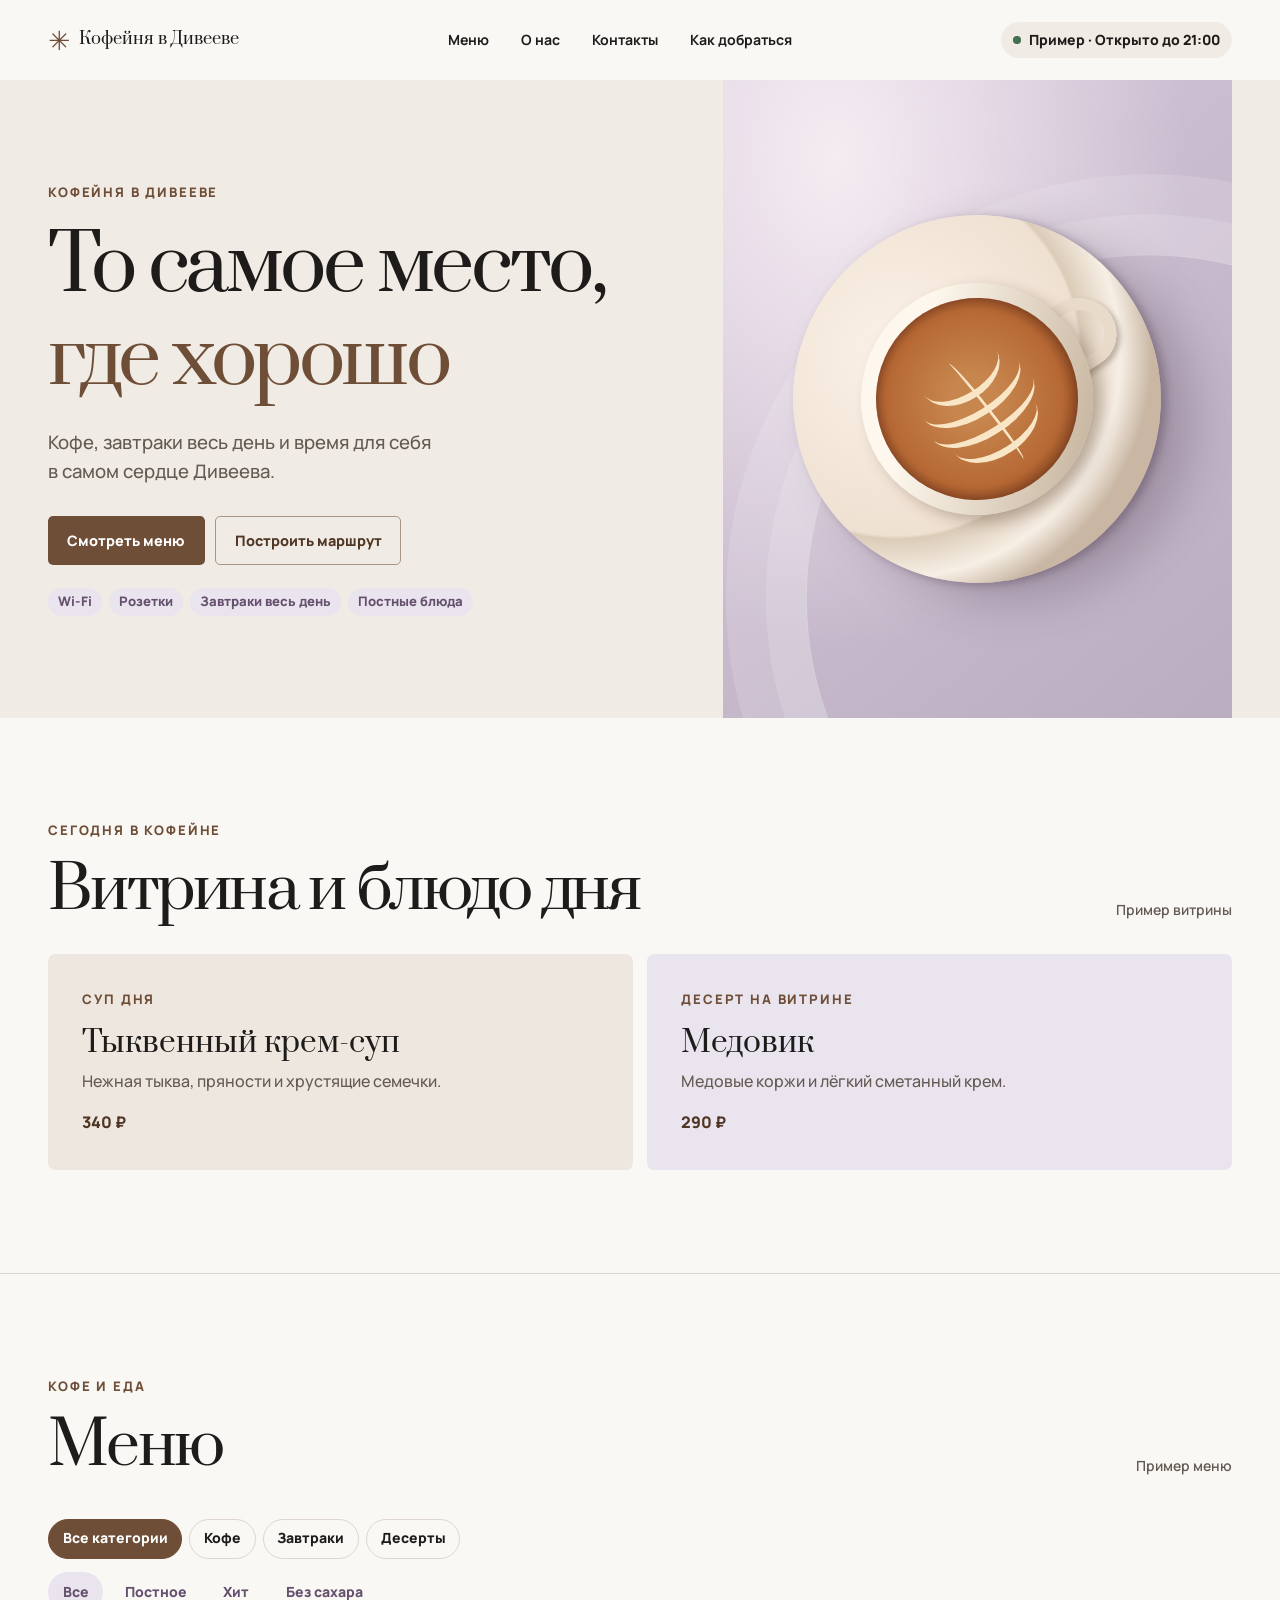
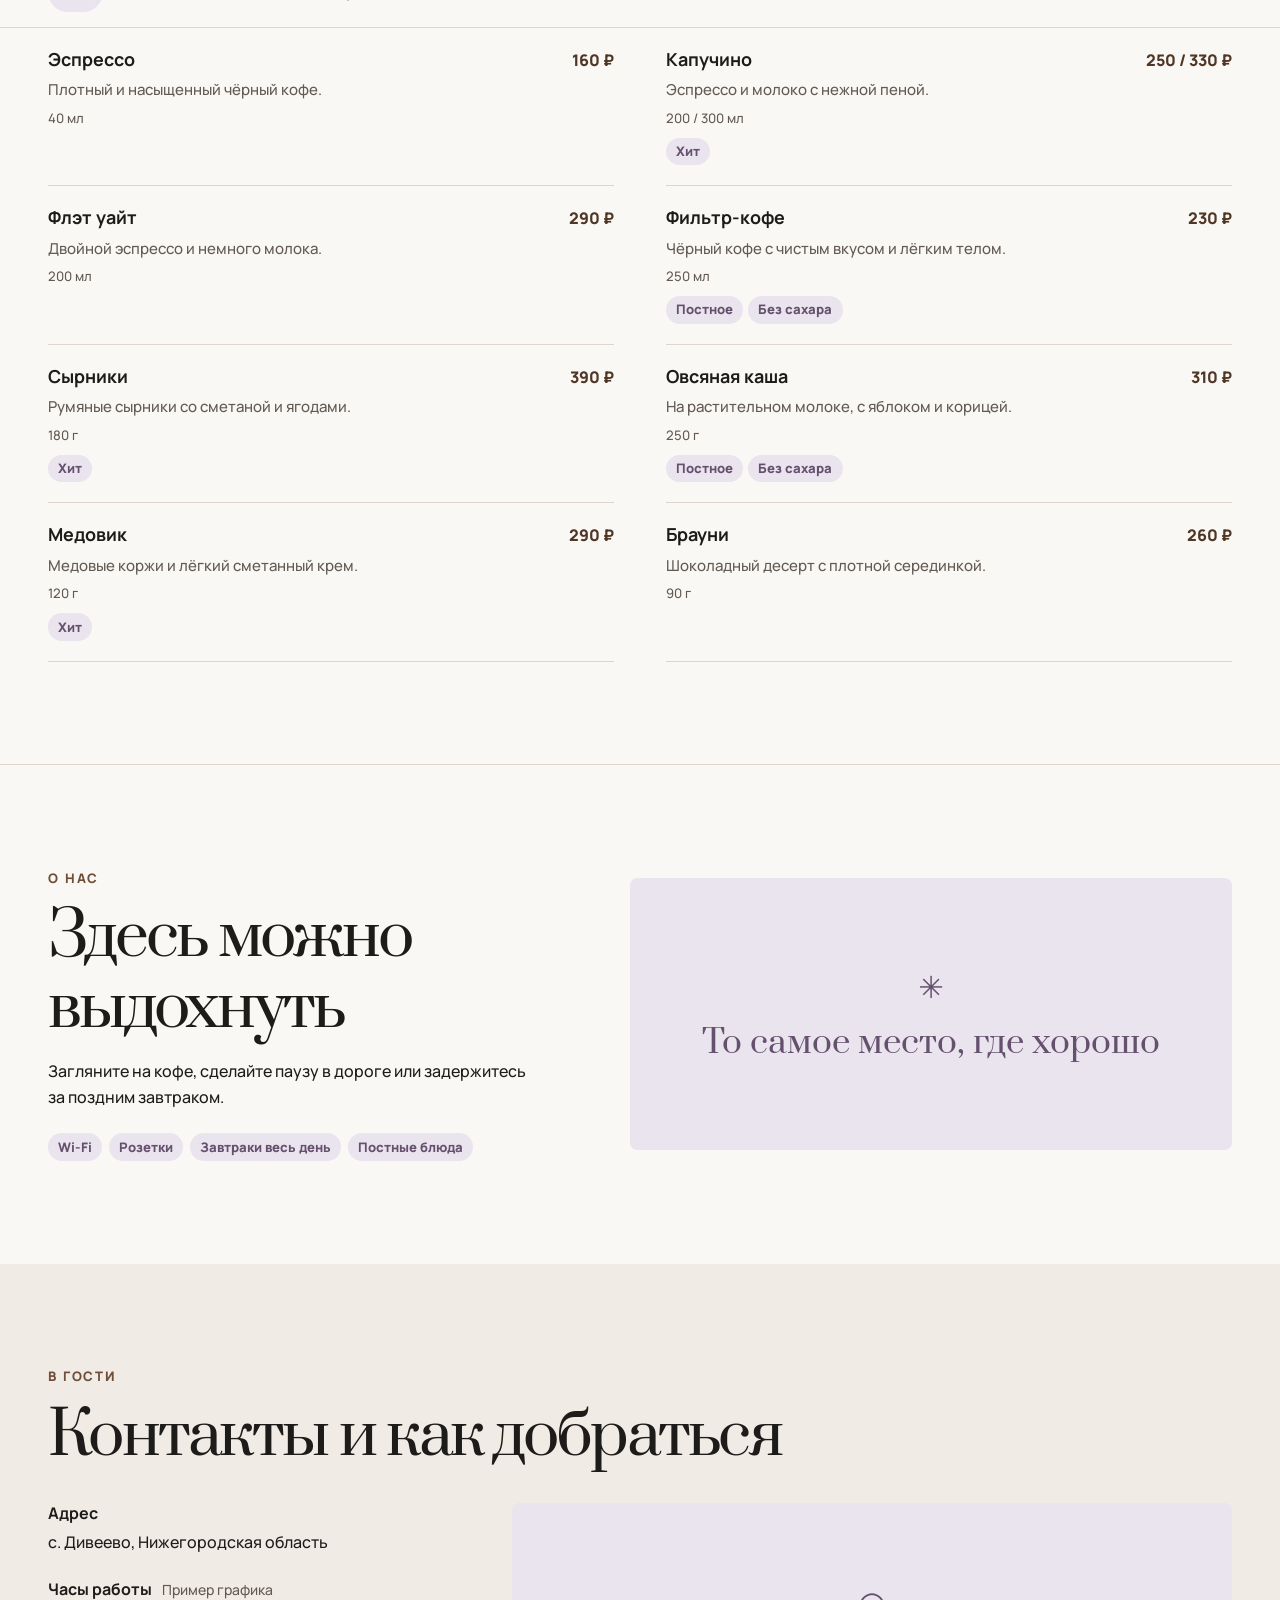
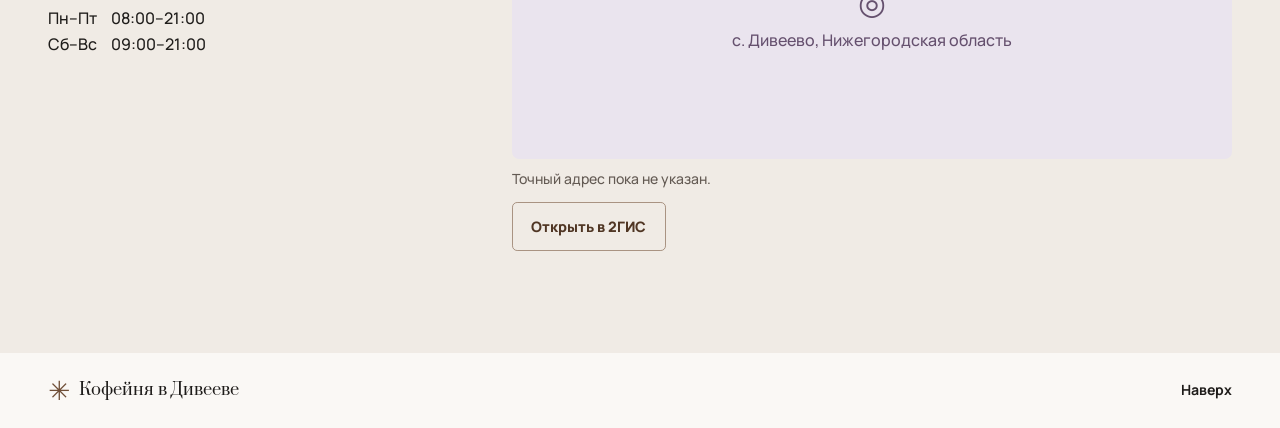
==== index.html @ 1645e746 "Add coffee shop website" ====
<!doctype html>
<html lang="ru">
<head>
  <meta charset="utf-8">
  <meta name="viewport" content="width=device-width, initial-scale=1">
  <meta name="theme-color" content="#faf8f5">
  <meta name="description" content="Меню кофейни в Дивееве, часы работы, контакты и маршрут.">
  <title>Кофейня в Дивееве</title>
  <link rel="preconnect" href="https://fonts.googleapis.com">
  <link rel="preconnect" href="https://fonts.gstatic.com" crossorigin>
  <link href="https://fonts.googleapis.com/css2?family=Manrope:wght@400;500;600;700;800&amp;family=Prata&amp;display=swap" rel="stylesheet" media="print" onload="this.media='all'">
  <link rel="stylesheet" href="./style.css">
  <script src="./script.js" defer></script>
</head>
<body>
  <a class="skip-link" href="#main">К содержанию</a>
  <aside class="announcements" id="announcements" aria-label="Объявления" hidden></aside>
  <header class="header">
    <div class="shell header-inner">
      <a class="brand" href="#top"><span class="brand-mark" aria-hidden="true">✳</span><span data-name>Кофейня в Дивееве</span></a>
      <nav aria-label="Навигация">
        <a href="#menu">Меню</a><a href="#about">О нас</a>
        <a href="#contacts">Контакты</a><a href="#directions">Как добраться</a>
      </nav>
      <p class="status" id="status"><span class="status-dot" aria-hidden="true"></span><span id="status-text">Уточняем часы работы</span></p>
    </div>
  </header>

  <main id="main">
    <section class="hero" id="top" aria-labelledby="hero-title">
      <div class="shell hero-inner">
        <div class="hero-copy">
          <p class="eyebrow hero-location" id="hero-name">Кофейня в Дивееве</p>
          <h1 id="hero-title"><span>То самое место,</span><em>где хорошо</em></h1>
          <p class="hero-description" id="hero-description">Кофе, завтраки весь день и время для себя в самом сердце Дивеева.</p>
          <div class="actions">
            <a class="button button-primary" href="#menu">Смотреть меню</a>
            <a class="button button-outline" id="hero-route" href="#directions">Построить маршрут</a>
          </div>
          <ul class="amenities" data-amenities></ul>
        </div>
        <div class="hero-visual" id="hero-visual" aria-hidden="true">
          <div class="hero-art" id="hero-art">
            <div class="saucer"><div class="cup"><div class="latte"><span></span><span></span><span></span><span></span><i></i></div></div></div>
          </div>
        </div>
      </div>
    </section>

    <section class="section shell" id="showcase" aria-labelledby="showcase-title">
      <div class="section-heading">
        <div><p class="eyebrow">Сегодня в кофейне</p><h2 id="showcase-title">Витрина и блюдо дня</h2></div>
        <p class="data-note" id="showcase-note" hidden>Пример витрины</p>
      </div>
      <div class="showcase-grid" id="showcase-grid"></div>
    </section>

    <section class="menu-section section" id="menu" aria-labelledby="menu-title">
      <div class="shell section-heading">
        <div><p class="eyebrow">Кофе и еда</p><h2 id="menu-title">Меню</h2></div>
        <p class="data-note" id="menu-note" hidden>Пример меню</p>
      </div>
      <div class="menu-controls">
        <div class="shell">
          <div class="category-bar" id="categories" role="group" aria-label="Категории меню"></div>
          <div class="tag-bar" id="filters" role="group" aria-label="Фильтр по тегам"></div>
        </div>
      </div>
      <div class="shell">
        <p class="sr-only" id="menu-count" role="status"></p>
        <div class="menu-grid" id="menu-grid"></div>
        <p class="empty-menu" id="empty-menu" hidden></p>
      </div>
    </section>

    <section class="section shell about" id="about" aria-labelledby="about-title">
      <div class="about-copy">
        <p class="eyebrow">О нас</p>
        <h2 id="about-title">Здесь можно выдохнуть</h2>
        <p id="about-text">Загляните на кофе, сделайте паузу в дороге или задержитесь за поздним завтраком.</p>
        <ul class="amenities" data-amenities></ul>
      </div>
      <div class="gallery" id="gallery" data-empty>
        <div class="quote-card" id="gallery-quote"><span aria-hidden="true">✳</span><p id="quote">То самое место,<br>где хорошо</p></div>
      </div>
    </section>

    <section class="contact-section" id="contacts" aria-labelledby="contact-title">
      <div class="section shell">
        <p class="eyebrow">В гости</p>
        <h2 id="contact-title">Контакты и как добраться</h2>
        <div class="contact-grid">
          <div class="contact-info">
            <div><h3>Адрес</h3><address id="address">с. Дивеево, Нижегородская область</address><p class="muted" id="landmark" hidden></p></div>
            <div id="hours-block" hidden><h3>Часы работы <span class="data-note" id="hours-note" hidden>Пример графика</span></h3><dl class="hours" id="hours"></dl><p class="muted" id="special-hours" hidden></p></div>
            <div id="phone-block" hidden><h3>Телефон</h3><a id="phone"></a></div>
            <div class="actions social" id="social" hidden>
              <a class="button button-outline" id="telegram" hidden>Telegram</a>
              <a class="button button-outline" id="vk" hidden>VK</a>
            </div>
          </div>
          <div class="directions" id="directions">
            <div class="map" id="map">
              <div class="map-placeholder"><span aria-hidden="true">◎</span><p id="map-placeholder-text">Дивеево, Нижегородская область</p></div>
              <a class="map-overlay" id="map-link" hidden><span>Нажмите, чтобы построить маршрут</span></a>
            </div>
            <p id="map-note" class="muted">Точный адрес пока не указан.</p>
            <div class="actions">
              <a class="button button-primary" id="yandex" hidden>Маршрут в Яндекс Картах</a>
              <a class="button button-outline" id="gis" hidden>Открыть в 2ГИС</a>
            </div>
          </div>
        </div>
      </div>
    </section>
  </main>
  <footer class="footer"><div class="shell"><a class="brand" href="#top"><span class="brand-mark" aria-hidden="true">✳</span><span data-name>Кофейня в Дивееве</span></a><a href="#top">Наверх</a></div></footer>
  <noscript><p class="shell">Включите JavaScript, чтобы увидеть меню и часы работы.</p></noscript>
</body>
</html>
---- style.css ----
:root {
  color-scheme: light;
  --paper: #faf8f5;
  --ink: #1e1c1a;
  --muted: #635a53;
  --coffee: #6f4e37;
  --coffee-dark: #503624;
  --lilac: #eae4ee;
  --lilac-deep: #65506e;
  --lavender: #8e7a99;
  --line: #ded6ce;
  --display: "Prata", Georgia, serif;
  --body: "Manrope", system-ui, sans-serif;
}
*, *::before, *::after { box-sizing: border-box; }
html { scroll-behavior: smooth; }
body { margin: 0; color: var(--ink); background: var(--paper); font: 500 1rem/1.6 var(--body); }
[hidden] { display: none !important; }
h1, h2, h3, p, ul, dl, dd, figure { margin: 0; }
h1, h2 { font-family: var(--display); font-weight: 400; line-height: 1.17; letter-spacing: -.045em; overflow-wrap: anywhere; }
h2 { font-size: clamp(2rem, 4.7vw, 3.8rem); }
h3 { line-height: 1.3; overflow-wrap: anywhere; }
ul { padding: 0; list-style: none; }
a { color: inherit; text-underline-offset: .23em; }
button { font: inherit; cursor: pointer; }
:focus-visible { outline: 2px solid var(--lilac-deep); outline-offset: 4px; }
img { display: block; width: 100%; object-fit: cover; }
.shell { width: min(100% - 5rem, 1184px); margin-inline: auto; }
.section { padding-block: clamp(3.8rem, 8vw, 7.5rem); }
section[id], #directions { scroll-margin-top: 1rem; }
.sr-only, .skip-link:not(:focus) { position: absolute; width: 1px; height: 1px; padding: 0; overflow: hidden; clip-path: inset(50%); white-space: nowrap; }
.skip-link:focus { position: fixed; z-index: 10; top: 1rem; left: 1rem; padding: .6rem 1rem; background: white; }
.eyebrow { margin-bottom: .85rem; color: var(--coffee); font-size: .82rem; font-weight: 800; letter-spacing: .14em; text-transform: uppercase; }
.muted, .data-note { color: var(--muted); }
.data-note { font-size: .875rem; font-weight: 600; }
.announcements { padding: .65rem 1rem; background: var(--coffee-dark); color: white; text-align: center; font-size: .875rem; }
.announcements p + p { margin-top: .35rem; }
.header-inner, .footer .shell { display: flex; align-items: center; justify-content: space-between; gap: 1.5rem; }
.header-inner { min-height: 5rem; padding-block: .8rem; }
.brand { display: inline-flex; align-items: center; gap: .55rem; font-family: var(--display); font-size: 1.03rem; line-height: 1.4; text-decoration: none; }
.brand-mark { color: var(--coffee); font: 400 1.65rem/1 var(--body); }
.header nav { display: flex; flex-wrap: wrap; gap: .45rem clamp(.8rem, 2.5vw, 2.1rem); }
.header nav a, .footer .shell > a:last-child { font-size: .88rem; font-weight: 700; text-decoration: none; }
.header nav a:hover, .footer a:hover { text-decoration: underline; }
.status { display: flex; align-items: center; gap: .5rem; padding: .4rem .75rem; border-radius: 2rem; background: #f0ebe5; font-size: .875rem; font-weight: 800; }
.status-dot { width: .47rem; height: .47rem; flex: none; border-radius: 50%; background: #81766a; }
.status[data-state="open"] .status-dot { background: #427051; }
.status[data-state="closed"] .status-dot { background: #98614e; }
.hero { background: #f0ebe5; overflow: hidden; }
.hero-inner { display: grid; grid-template-columns: 1.14fr .86fr; align-items: stretch; }
.hero-copy { align-self: center; padding: clamp(3.8rem, 8vw, 7.2rem) clamp(1.5rem, 4vw, 4rem) clamp(3.8rem, 8vw, 7.2rem) 0; }
.hero-location { margin-bottom: 1.25rem; }
.hero h1 { font-size: clamp(2.8rem, 6vw, 5.45rem); }
.hero h1 span, .hero h1 em { display: block; }
.hero h1 em { margin-top: .04em; color: var(--coffee); font-style: normal; }
.hero-description { max-width: 33ch; margin-block: 1.35rem 1.8rem; color: var(--muted); font-size: clamp(1rem, 1.8vw, 1.16rem); }
.actions { display: flex; flex-wrap: wrap; gap: .65rem; }
.button { min-height: 3.05rem; display: inline-flex; align-items: center; justify-content: center; padding: .65rem 1.15rem; border: 1px solid transparent; border-radius: .32rem; text-decoration: none; font-size: .9rem; font-weight: 800; transition: background-color .2s, color .2s, border-color .2s; }
.button-primary { background: var(--coffee); color: white; }
.button-primary:hover { background: var(--coffee-dark); }
.button-outline { border-color: #a99382; background: transparent; color: var(--coffee-dark); }
.button-outline:hover { background: #e8ddd2; }
.amenities { display: flex; flex-wrap: wrap; gap: .4rem; margin-top: 1.45rem; }
.amenities li, .item-tags li { padding: .21rem .64rem; border-radius: 2rem; background: var(--lilac); color: var(--lilac-deep); font-size: .82rem; font-weight: 800; }
.hero-visual { position: relative; min-height: 24rem; background: #ddd3e2; isolation: isolate; }
.hero-visual img { position: absolute; inset: 0; height: 100%; }
.hero-art { position: absolute; inset: 0; display: grid; place-items: center; overflow: hidden; background: radial-gradient(ellipse at 22% 12%, #f5ecf2, transparent 62%), linear-gradient(140deg, #d6c8dc, #baadbf); }
.hero-art::before { content: ""; position: absolute; width: 135%; aspect-ratio: 1; border-radius: 50%; border: 1px solid #fff5; transform: translate(25%, 29%); box-shadow: 0 0 0 2.5rem #fff2, 0 0 0 5rem #fff2; }
.saucer { position: relative; display: grid; place-items: center; width: min(73%, 23rem); aspect-ratio: 1; border-radius: 50%; background: radial-gradient(circle at 38% 28%, #f9eee3 12%, #efe1d2 52%, #dbccb8 53%, #f7efe5 64%, #c9b7a4 73%); box-shadow: 1.25rem 2rem 3rem #49384c48, .2rem .3rem .55rem #55435464; transform: rotate(-32deg); }
.cup { position: relative; width: 63%; aspect-ratio: 1; border-radius: 50%; padding: 4%; background: linear-gradient(135deg, #fdf7ed 30%, #cab9a3 85%); box-shadow: .25rem .62rem .9rem #573d2b55; }
.cup::before { position: absolute; z-index: -1; content: ""; right: -18%; top: 34%; width: 31%; height: 31%; border: clamp(5px, 1vw, 12px) solid #e9dbca; border-radius: 33% 65% 60% 31%; box-shadow: .14rem .28rem .3rem #5c473c55; }
.latte { position: relative; width: 100%; height: 100%; overflow: hidden; border-radius: 50%; background: radial-gradient(ellipse at 49% 49%, #c7864e 16%, #b66834 61%, #82441f 76%, #a35b30 83%); box-shadow: inset 0 0 .7rem #602d1f99; }
.latte span { position: absolute; left: 50%; top: var(--y); width: var(--w); height: 29%; border: solid #f8e6c6; border-width: 0 0 .45rem; border-radius: 43% 43% 55% 55%; transform: translateX(-50%); }
.latte span:nth-child(1) { --y: 20%; --w: 42%; }
.latte span:nth-child(2) { --y: 30%; --w: 55%; }
.latte span:nth-child(3) { --y: 41%; --w: 58%; }
.latte span:nth-child(4) { --y: 52%; --w: 47%; }
.latte i { position: absolute; top: 28%; left: 48%; width: 5%; height: 60%; border-right: .19rem solid #f8e6c6; border-radius: 50%; transform: rotate(-6deg); }
.section-heading { display: flex; justify-content: space-between; align-items: end; gap: .8rem 1.25rem; margin-bottom: 1.8rem; }
.section-heading .data-note { flex: none; padding-bottom: .25rem; }
.showcase-grid { display: grid; grid-template-columns: repeat(2, minmax(0, 1fr)); gap: .85rem; }
.showcase-card { display: grid; align-content: start; gap: .4rem; padding: clamp(1.2rem, 3vw, 2.15rem); border-radius: .45rem; background: #eee7df; }
.showcase-card:nth-child(even) { background: var(--lilac); }
.showcase-card .eyebrow { margin-bottom: .5rem; }
.showcase-card h3 { font-family: var(--display); font-size: clamp(1.25rem, 2.6vw, 1.85rem); font-weight: 400; }
.showcase-card .price { margin-top: .6rem; }
.menu-section { border-block: 1px solid var(--line); }
.menu-controls { position: sticky; z-index: 2; top: 0; padding: .2rem 0 .9rem; border-bottom: 1px solid var(--line); background: var(--paper); }
.category-bar, .tag-bar { display: flex; gap: .45rem; }
.category-bar { overflow-x: auto; scrollbar-width: thin; padding: .35rem .25rem .6rem; margin-inline: -.25rem; }
.tag-bar { flex-wrap: wrap; padding-top: .25rem; }
.category-bar button, .tag-bar button { flex: none; border-radius: 2rem; min-height: 2.5rem; padding: .32rem .85rem; border: 1px solid var(--line); background: transparent; color: var(--ink); font-size: .875rem; font-weight: 800; transition: background-color .2s, color .2s, border-color .2s; }
.category-bar button[aria-pressed="true"], .category-bar button:hover { background: var(--coffee); border-color: var(--coffee); color: white; }
.tag-bar button { border-color: transparent; color: var(--lilac-deep); }
.tag-bar button[aria-pressed="true"], .tag-bar button:hover { background: var(--lilac); }
.menu-grid { display: grid; grid-template-columns: repeat(2, minmax(0, 1fr)); column-gap: clamp(1rem, 4vw, 3.5rem); }
.menu-card { display: flex; align-items: start; gap: 1rem; min-width: 0; padding-block: 1.25rem; border-bottom: 1px solid var(--line); }
.menu-card img { width: clamp(4rem, 9vw, 7rem); aspect-ratio: 1; border-radius: .3rem; }
.menu-card-body { flex: 1; min-width: 0; }
.item-heading { display: flex; justify-content: space-between; align-items: baseline; gap: .35rem .8rem; }
.item-heading h3 { font-size: 1.12rem; }
.price { flex: none; color: var(--coffee-dark); font-weight: 800; }
.menu-card .muted { margin-top: .3rem; font-size: .94rem; }
.volume { margin-top: .35rem; color: var(--muted); font-size: .82rem; }
.item-tags { display: flex; flex-wrap: wrap; gap: .32rem; margin-top: .55rem; }
.empty-menu { padding-top: 1.2rem; color: var(--muted); }
.about { display: grid; grid-template-columns: .9fr 1.1fr; align-items: center; gap: clamp(2rem, 7vw, 6rem); }
.about-copy > p:not(.eyebrow) { max-width: 50ch; margin-top: 1rem; white-space: pre-line; }
.gallery { display: grid; grid-template-columns: repeat(2, minmax(0, 1fr)); gap: .65rem; }
.gallery img { height: 100%; min-height: 10rem; max-height: 20rem; aspect-ratio: 1.25; border-radius: .45rem; }
.quote-card { display: grid; align-content: center; justify-items: center; gap: .6rem; padding: 1.4rem; border-radius: .45rem; background: var(--lilac); color: var(--lilac-deep); text-align: center; }
.quote-card span { font-size: 1.9rem; }
.quote-card p { font: clamp(1.15rem, 2.6vw, 2.05rem)/1.35 var(--display); }
.gallery[data-empty] .quote-card, .gallery[data-even] .quote-card { grid-column: 1 / -1; }
.gallery[data-empty] .quote-card { min-height: 17rem; }
.contact-section { background: #f0ebe5; }
.contact-grid { display: grid; grid-template-columns: .75fr 1.25fr; gap: 2rem; margin-top: 2rem; }
.contact-info { display: grid; align-content: start; gap: 1.45rem; }
.contact-info h3 { margin-bottom: .4rem; font-size: 1rem; }
.contact-info h3 .data-note { margin-inline-start: .45rem; font-weight: 500; }
.contact-info address { font-style: normal; }
.hours { display: grid; grid-template-columns: max-content 1fr; column-gap: .9rem; }
.map { position: relative; display: grid; min-height: 16rem; isolation: isolate; overflow: hidden; border-radius: .45rem; background: var(--lilac); }
.map-placeholder { display: grid; place-content: center; justify-items: center; padding: 1rem 1rem 3rem; color: var(--lilac-deep); text-align: center; }
.map-placeholder span { font-size: 2rem; }
.map iframe, .map-overlay { position: absolute; inset: 0; width: 100%; height: 100%; border: 0; }
.map-overlay { display: flex; align-items: end; justify-content: start; padding: .8rem; text-decoration: none; }
.map-overlay:focus-visible { outline-offset: -4px; }
.map-overlay span { padding: .3rem .65rem; border-radius: .25rem; background: var(--paper); color: var(--coffee-dark); font-size: .875rem; font-weight: 800; }
.map-overlay:hover span { background: var(--coffee-dark); color: white; }
.directions .actions { margin-top: .75rem; }
#map-note { margin-top: .55rem; font-size: .875rem; }
.footer { padding-block: 1.5rem; }
@media (max-width: 950px) {
  .shell { width: min(100% - 3rem, 1184px); }
  .header-inner { flex-wrap: wrap; gap: .55rem 1rem; }
  .header nav { order: 3; flex-basis: 100%; }
  .hero h1 { font-size: clamp(2.55rem, 6.25vw, 4.4rem); }
  .item-heading { flex-wrap: wrap; }
}
@media (max-width: 640px) {
  .shell { width: calc(100% - 2rem); }
  .header-inner { min-height: 0; }
  .brand { font-size: .9rem; }
  .brand-mark { font-size: 1.35rem; }
  .status { font-size: .81rem; }
  .hero-inner, .about, .contact-grid, .menu-grid, .showcase-grid { grid-template-columns: 1fr; }
  .hero-copy { padding: 3rem 0 1.9rem; }
  .hero h1 { font-size: clamp(2.35rem, 9.1vw, 3.55rem); }
  .hero-description { margin-block: 1rem 1.2rem; }
  .hero-visual { min-height: 0; aspect-ratio: 1.65; border-radius: .4rem .4rem 0 0; }
  .saucer { width: min(55%, 64vw); }
  .section-heading { align-items: start; flex-direction: column; margin-bottom: 1.15rem; }
  .section-heading .data-note { padding: 0; }
  .about { gap: 1.4rem; }
  .contact-grid { gap: 1.5rem; margin-top: 1.4rem; }
}
@media (max-width: 355px) {
  .item-heading { display: grid; }
}
@media (prefers-reduced-motion: reduce) {
  html { scroll-behavior: auto; }
  *, *::before, *::after { transition: none !important; }
}
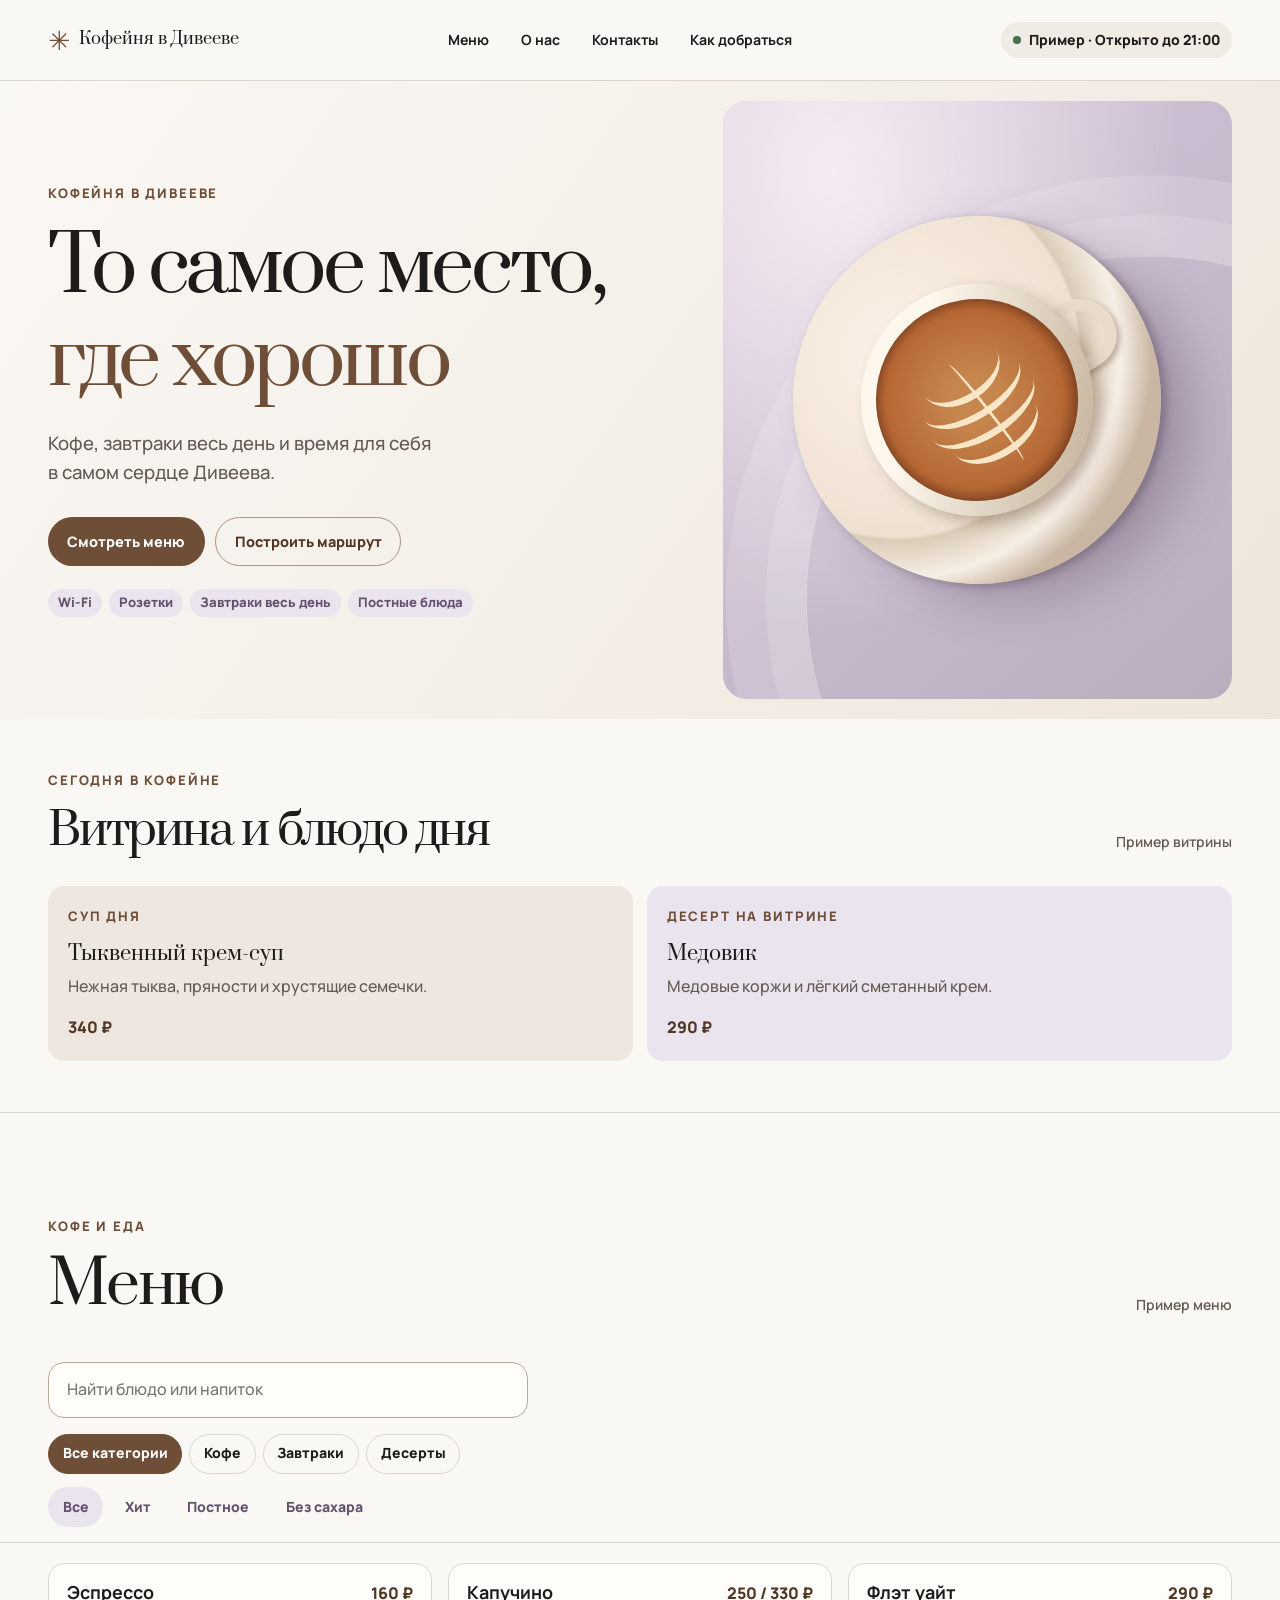
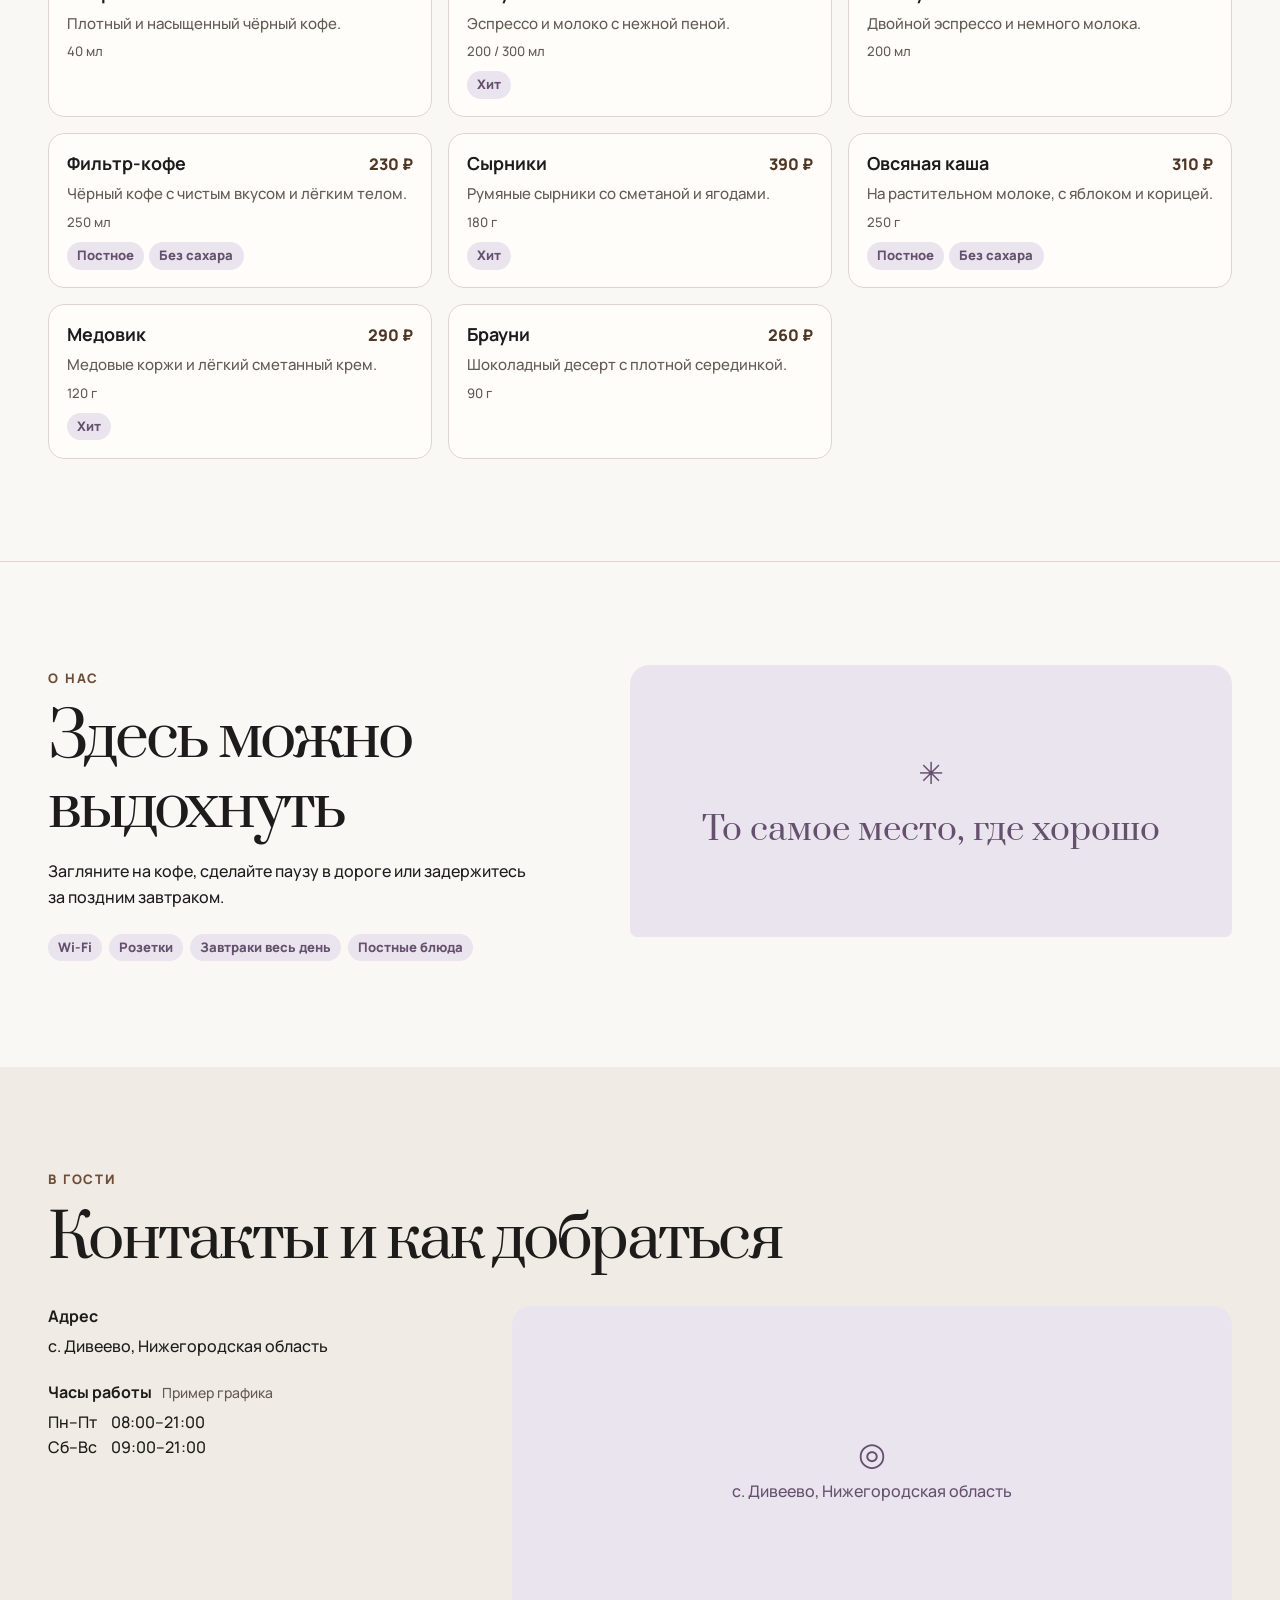
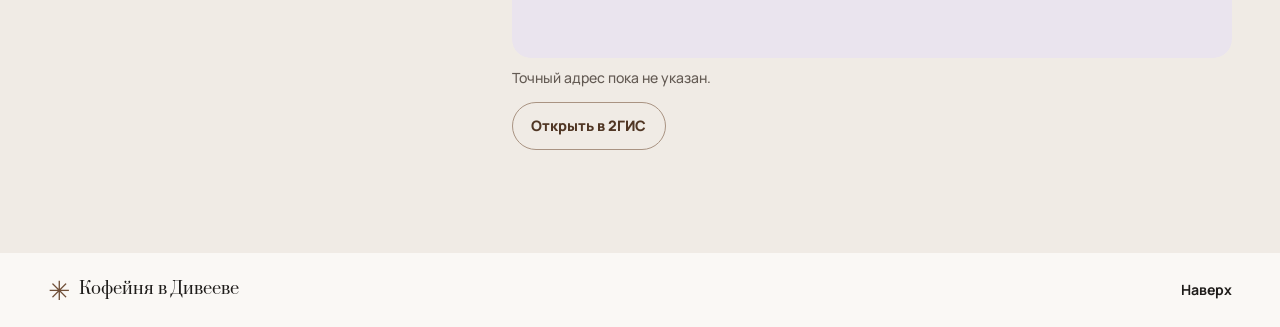
==== commit bf75c197: "V2: add mobile quick navigation" ====
--- a/index.html
+++ b/index.html
@@ -115,6 +115,7 @@
     </section>
   </main>
   <footer class="footer"><div class="shell"><a class="brand" href="#top"><span class="brand-mark" aria-hidden="true">✳</span><span data-name>Кофейня в Дивееве</span></a><a href="#top">Наверх</a></div></footer>
+  <nav class="mobile-nav" aria-label="Быстрая навигация"><a href="#top">⌂ Главная</a><a href="#menu">☕ Меню</a><a href="#about">✳ О нас</a><a href="#directions">↗ Маршрут</a></nav>
   <noscript><p class="shell">Включите JavaScript, чтобы увидеть меню и часы работы.</p></noscript>
 </body>
 </html>
--- a/style.css
+++ b/style.css
@@ -162,3 +162,58 @@
   html { scroll-behavior: auto; }
   *, *::before, *::after { transition: none !important; }
 }
+
+
+/* V2 — editorial cafe styling */
+.announcements { background: var(--lilac); color: var(--coffee-dark); padding: .55rem 1rem; font-size: .8rem; }
+.header { background: var(--paper); border-bottom: 1px solid var(--line); }
+.hero { background: linear-gradient(125deg,#faf8f5,#eee6dc); }
+.hero-visual { margin-block: 1.25rem; border-radius: 1.5rem; overflow: hidden; }
+.button { border-radius: 2rem; transition: transform .22s, background-color .22s, box-shadow .22s; }
+.button:hover { transform: translateY(-2px); box-shadow: 0 5px 15px #50362418; }
+#showcase { padding-block: clamp(2rem,4vw,3.5rem); }
+#showcase h2 { font-size: clamp(1.8rem,3.5vw,2.8rem); }
+.showcase-grid { grid-template-columns: repeat(auto-fit,minmax(min(100%,240px),1fr)); }
+.showcase-card { padding: 1.25rem; border-radius: 1rem; }
+.showcase-card h3 { font-size: 1.25rem; }
+.menu-grid { gap: 1rem; padding-top: 1.25rem; grid-template-columns: repeat(3,minmax(0,1fr)); }
+.menu-card { flex-direction: column; padding: 0; border: 1px solid var(--line); border-radius: 1rem; background: #fffdfa; overflow: hidden; transition: transform .25s,box-shadow .25s; }
+.menu-card img { width: 100%; aspect-ratio: 1.65; border-radius: 0; }
+.menu-card-body { width: 100%; padding: 1.1rem; }
+.item-heading { flex-wrap: wrap; }
+.price { white-space: normal; }
+.gallery { border-radius: 1.2rem; overflow: hidden; }
+.map { min-height: 22rem; border-radius: 1.2rem; }
+@media (hover:hover) and (prefers-reduced-motion:no-preference) {
+.menu-card:hover,.showcase-card:hover { transform: translateY(-3px); box-shadow: 0 10px 28px #50362412; }
+.showcase-card { transition: transform .25s,box-shadow .25s; }
+}
+@media (prefers-reduced-motion:no-preference) {
+.hero-copy { animation: cafe-enter .7s ease-out both; }
+.hero-visual { animation: cafe-enter .9s ease-out both; }
+@keyframes cafe-enter { from { opacity: 0; transform: translateY(14px); } to { opacity: 1; transform: translateY(0); } }
+}
+@media (max-width:950px) { .menu-grid { grid-template-columns: repeat(2,minmax(0,1fr)); } }
+@media (max-width:640px) {
+.hero-visual { margin: 0 0 1rem; border-radius: 1rem; }
+.menu-grid { gap: .65rem; }
+.menu-card-body { padding: .8rem; }
+.item-heading { display: grid; gap: .3rem; }
+.item-heading h3 { font-size: 1rem; }
+.menu-card .muted { font-size: .83rem; }
+.category-bar button,.tag-bar button { min-height: 44px; }
+.map { min-height: 17rem; }
+}
+@media (max-width:360px) { .menu-grid { grid-template-columns: 1fr; } }
+
+[hidden]{display:none!important}
+#announcements:not([hidden]){display:grid;grid-template-columns:repeat(auto-fit,minmax(min(100%,240px),1fr));gap:12px;background:transparent;padding:20px max(20px,calc((100% - 1160px)/2));}
+.promo-card{background:#e8dfed;border-radius:18px;padding:18px;color:#382820;line-height:1.6}
+.promo-card img,.showcase-card img{width:100%;aspect-ratio:16/10;object-fit:cover;border-radius:12px;margin-bottom:12px}
+.menu-search{width:100%;max-width:480px;padding:14px 18px;border:1px solid #b8a89b;border-radius:16px;background:#fffdfa;font:inherit;margin:10px 0}
+#gallery{position:relative;display:block;min-height:300px}
+#gallery img{width:100%;height:clamp(300px,40vw,540px);object-fit:cover}
+.gallery-controls{position:absolute;bottom:16px;left:16px;display:flex;gap:8px}
+.gallery-controls button{min-height:44px;min-width:44px;border:0;border-radius:24px;background:#fffdfa;color:#382820;padding:8px 14px;font:inherit;cursor:pointer}
+.mobile-nav{display:none}
+@media(max-width:640px){.mobile-nav{position:fixed;bottom:0;left:0;right:0;z-index:100;display:flex;justify-content:space-around;background:#fffdfa;border-top:1px solid #ddd0c4;padding:8px 4px calc(8px + env(safe-area-inset-bottom));}.mobile-nav a{display:grid;place-items:center;min-height:44px;padding:4px 8px;color:#513824;font-size:12px;text-decoration:none}body{padding-bottom:75px}.showcase-grid{display:flex;overflow-x:auto;scroll-snap-type:x mandatory}.showcase-card{flex:0 0 76%;scroll-snap-align:start}}
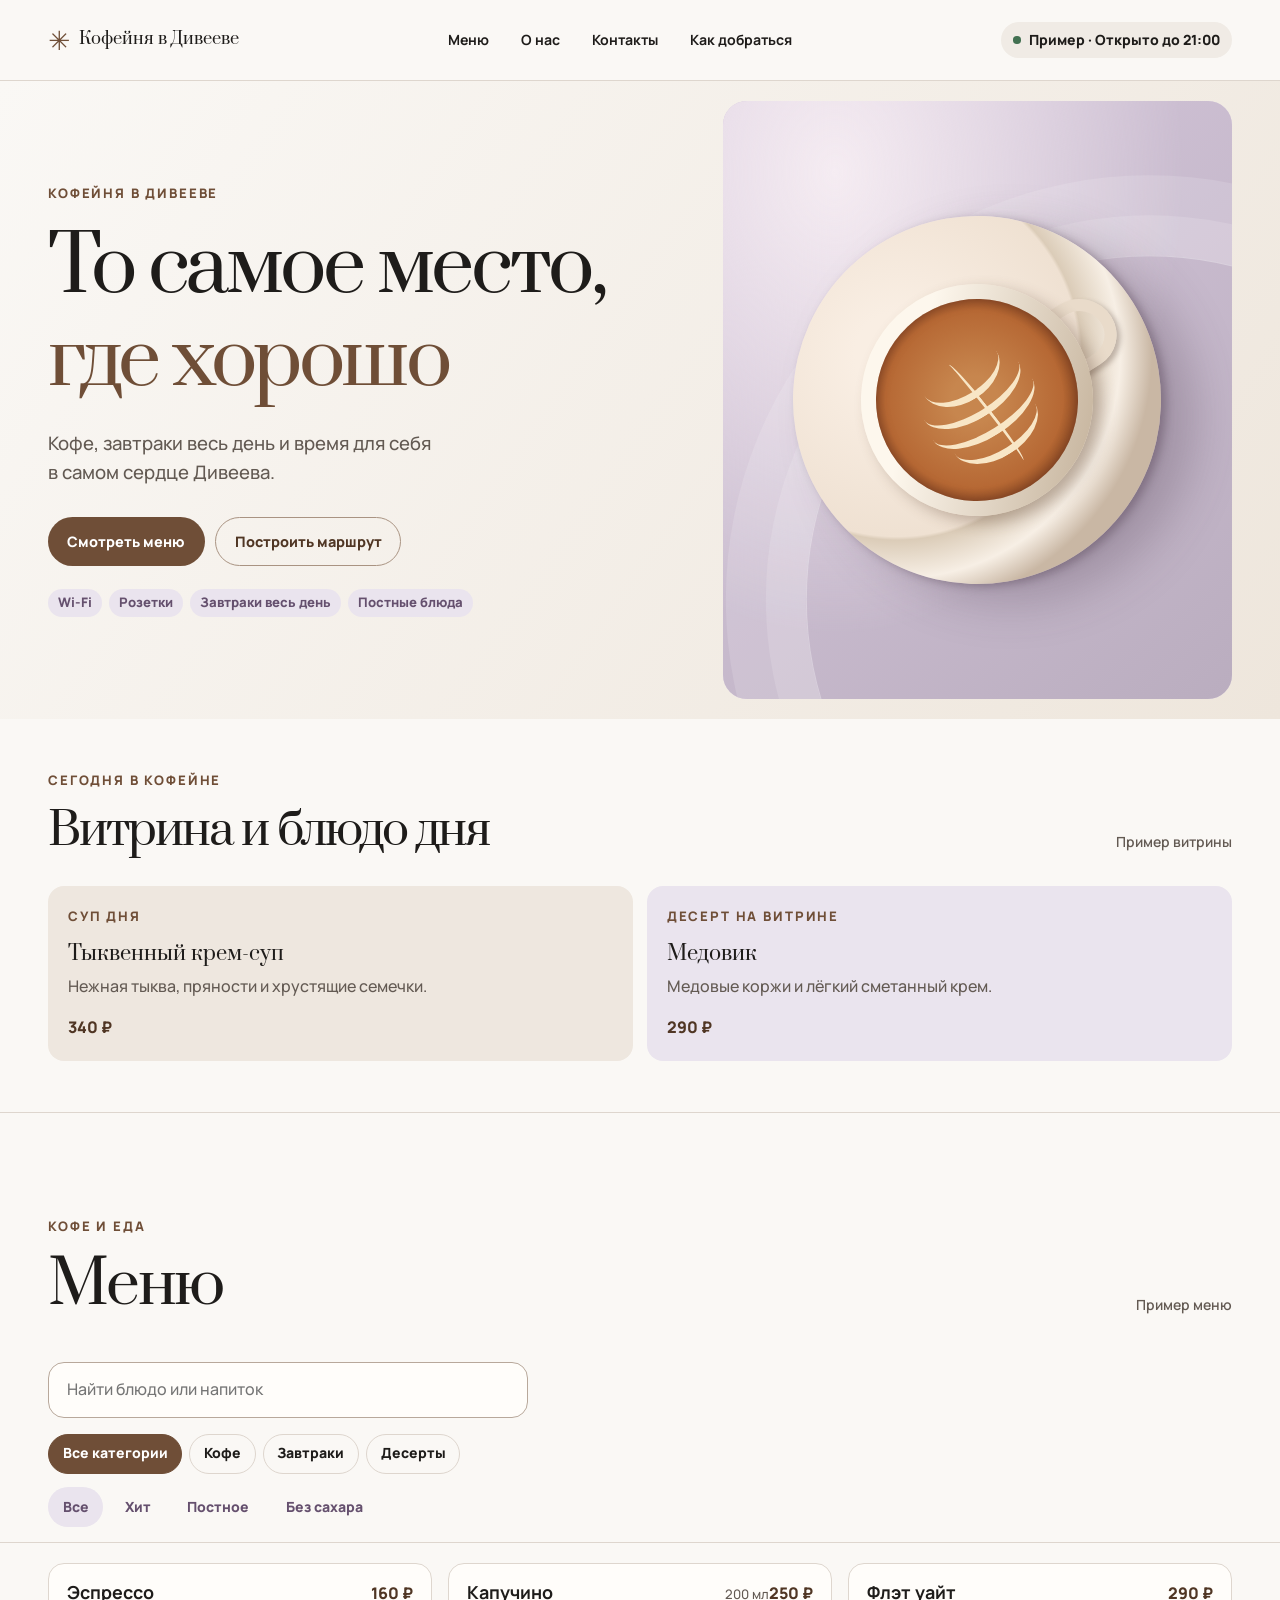
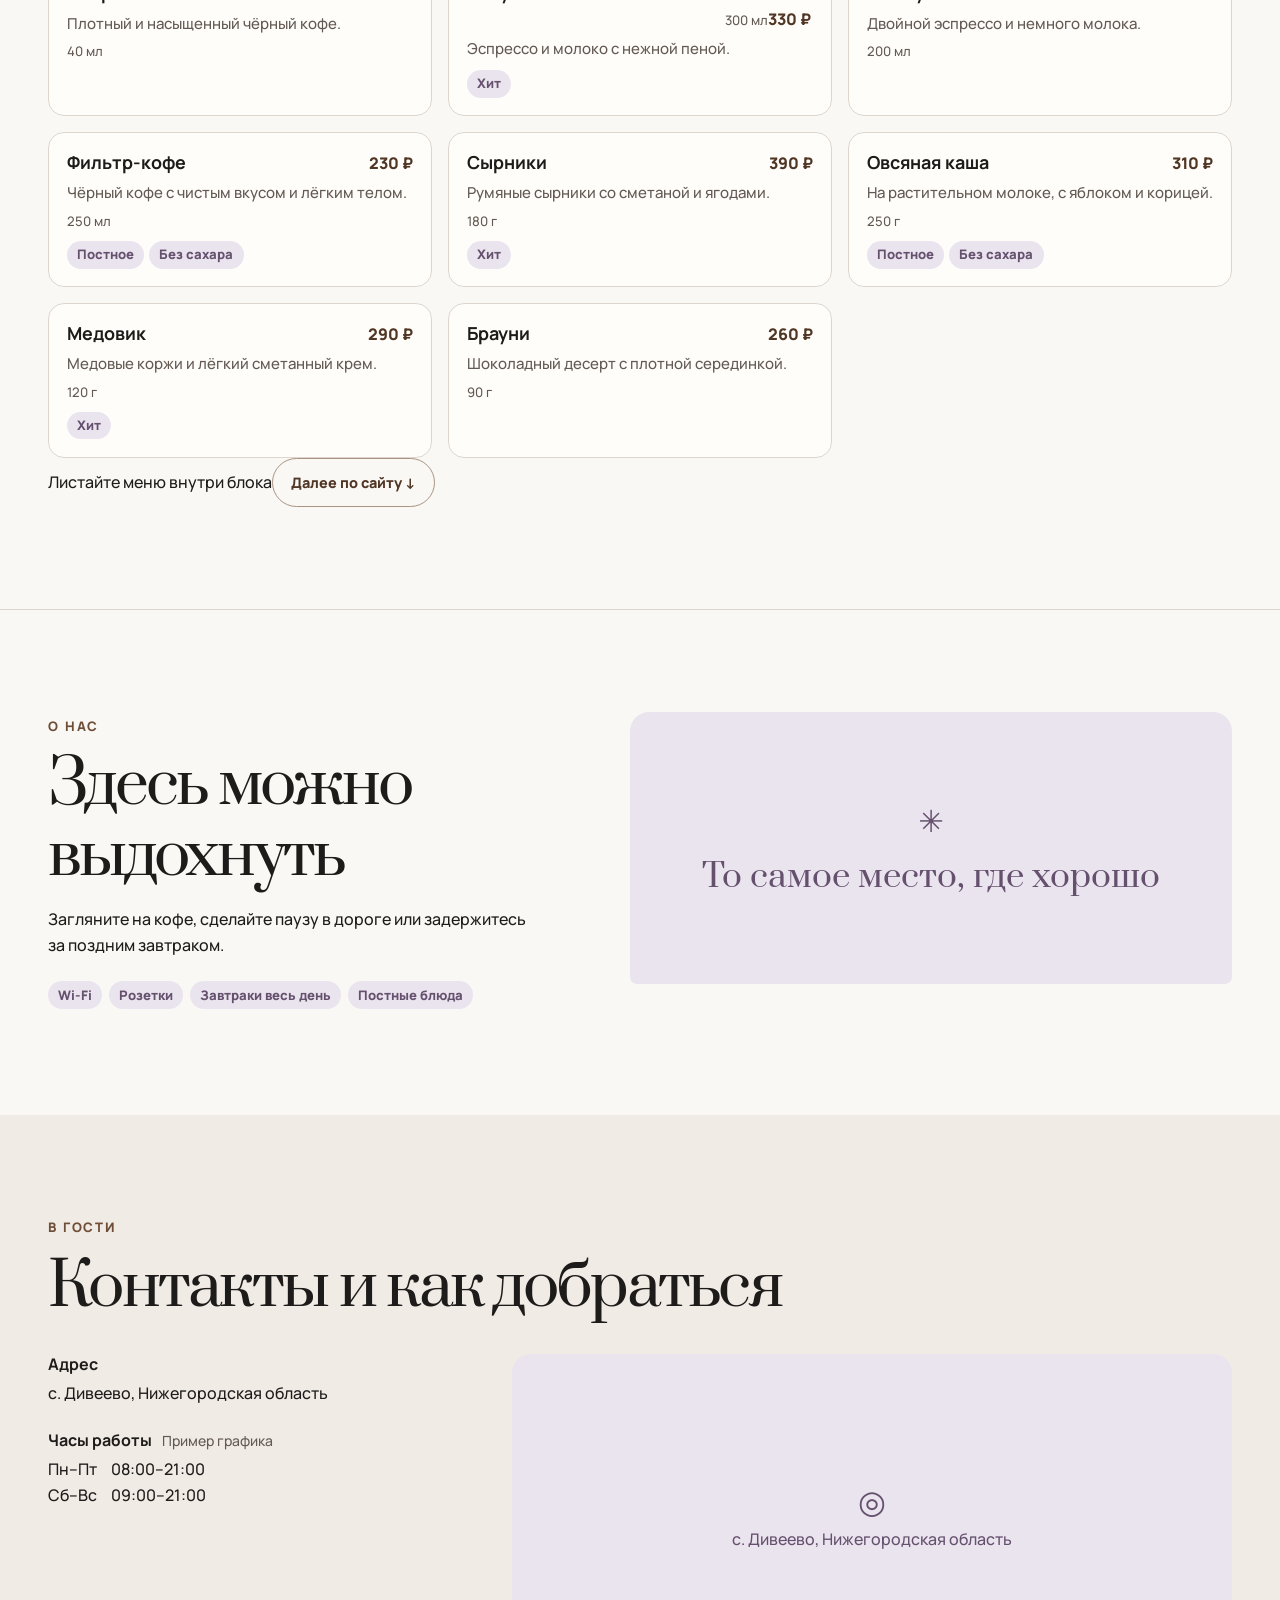
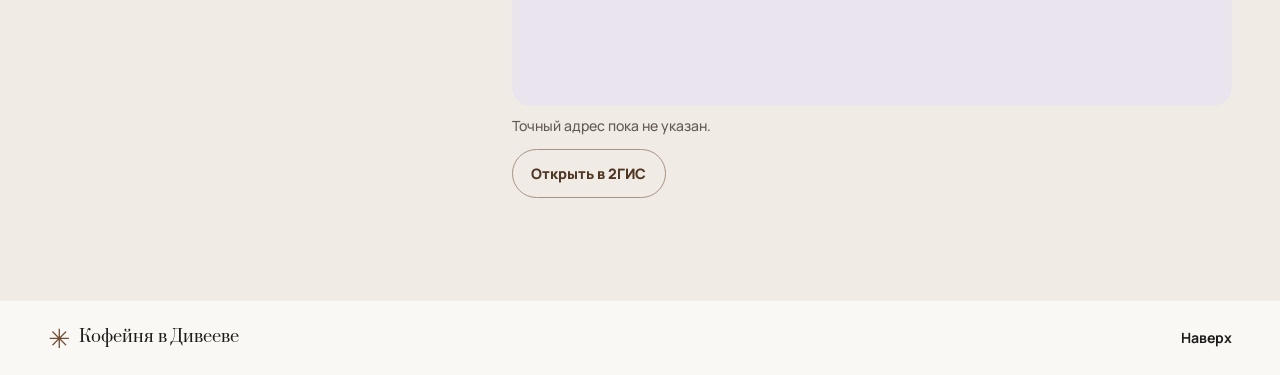
==== commit 6e9bd7a9: "V2: independent menu scrolling and next-section navigation" ====
--- a/index.html
+++ b/index.html
@@ -68,8 +68,8 @@
       </div>
       <div class="shell">
         <p class="sr-only" id="menu-count" role="status"></p>
-        <div class="menu-grid" id="menu-grid"></div>
-        <p class="empty-menu" id="empty-menu" hidden></p>
+        <div class="menu-scroll" id="menu-scroll" tabindex="0" role="region" aria-label="Список блюд и напитков"><div class="menu-grid" id="menu-grid"></div></div>
+        <p class="empty-menu" id="empty-menu" hidden></p><div class="menu-bottom"><span id="menu-scroll-hint">Листайте меню внутри блока</span><button type="button" id="menu-next" class="button button-outline">Далее по сайту ↓</button></div>
       </div>
     </section>
 
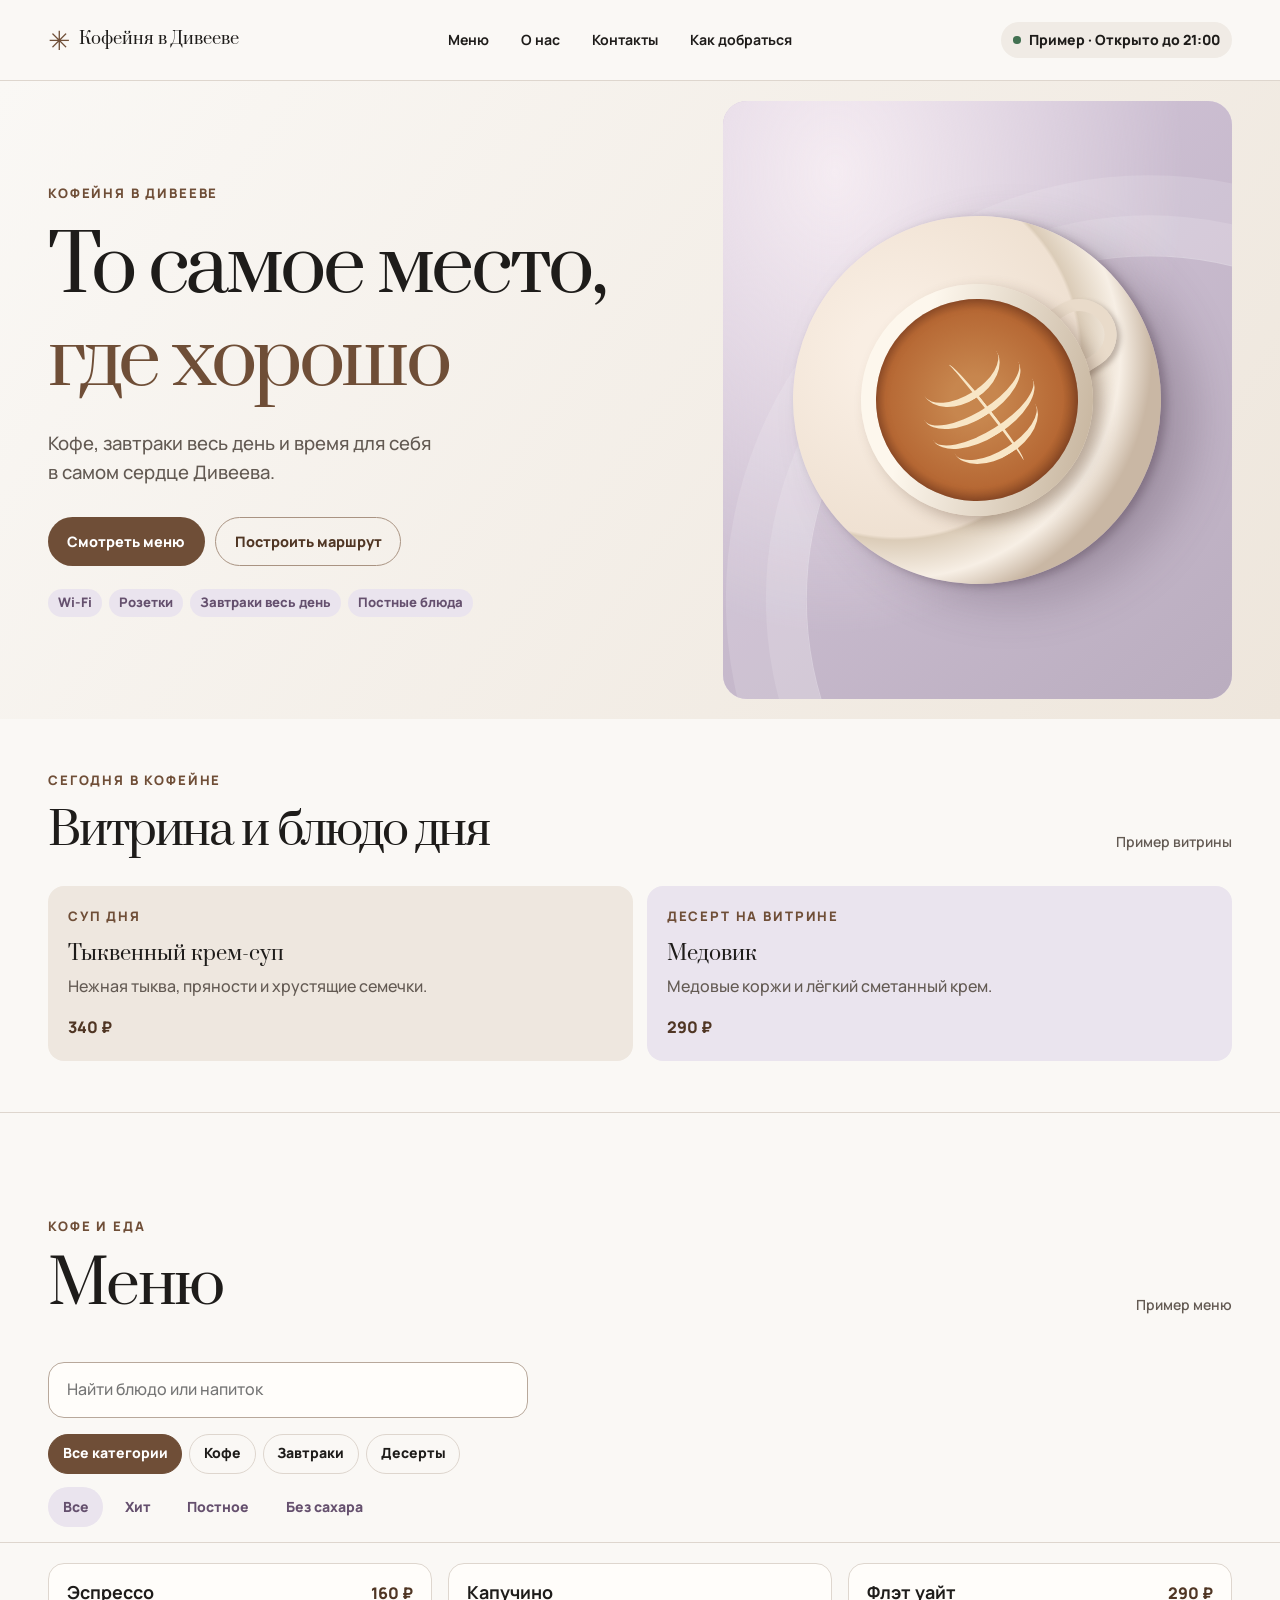
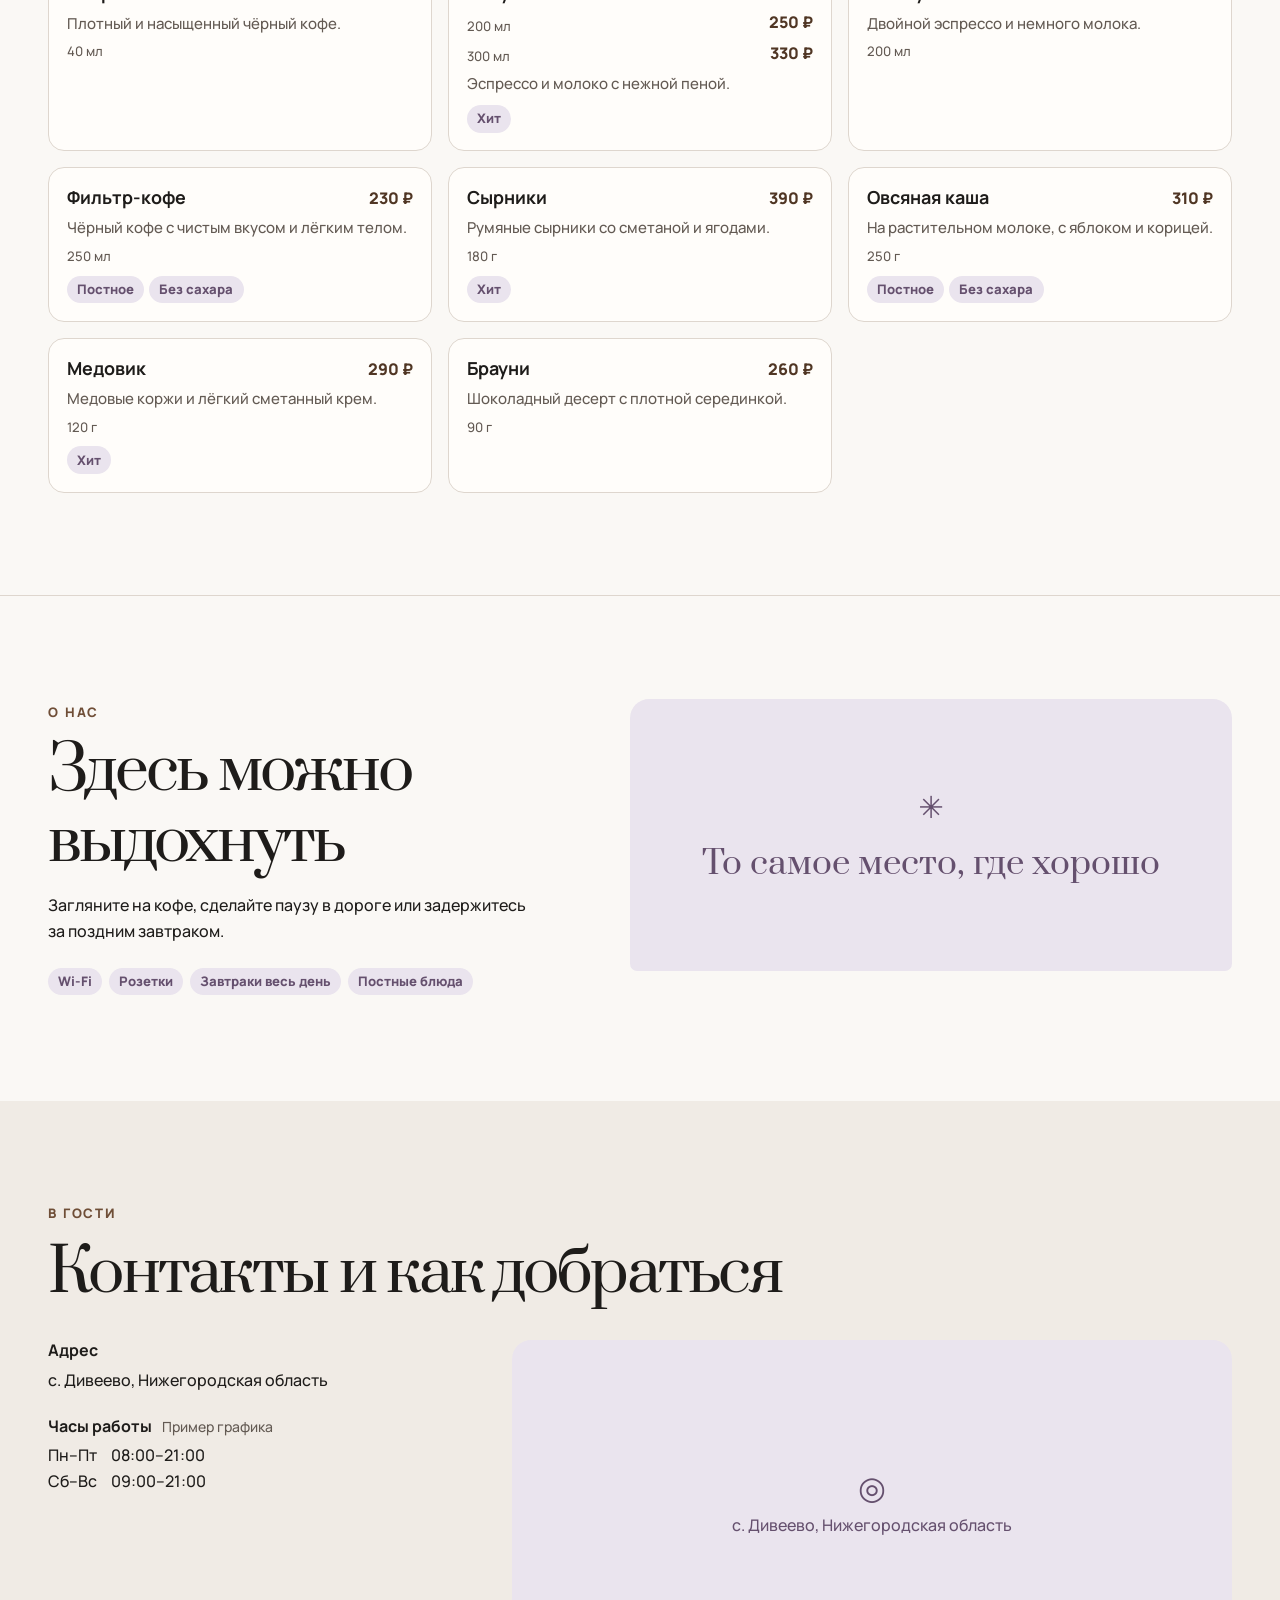
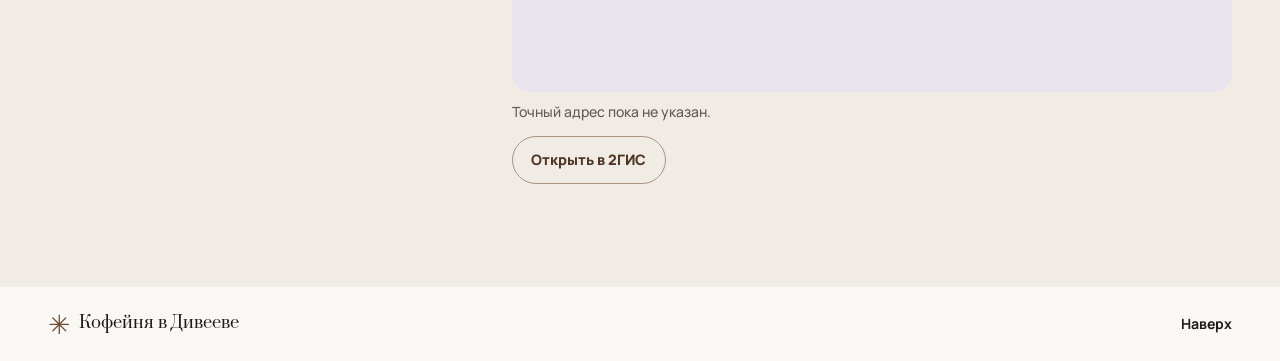
==== commit a7627e8d: "Replace nested menu scrolling with progressive disclosure" ====
--- a/index.html
+++ b/index.html
@@ -68,8 +68,8 @@
       </div>
       <div class="shell">
         <p class="sr-only" id="menu-count" role="status"></p>
-        <div class="menu-scroll" id="menu-scroll" tabindex="0" role="region" aria-label="Список блюд и напитков"><div class="menu-grid" id="menu-grid"></div></div>
-        <p class="empty-menu" id="empty-menu" hidden></p><div class="menu-bottom"><span id="menu-scroll-hint">Листайте меню внутри блока</span><button type="button" id="menu-next" class="button button-outline">Далее по сайту ↓</button></div>
+        <div class="menu-grid" id="menu-grid"></div>
+        <p class="empty-menu" id="empty-menu" hidden></p><div class="menu-more-wrap" id="menu-more-wrap" hidden><button type="button" id="menu-more" class="button button-outline" aria-controls="menu-grid">Показать ещё</button><button type="button" id="menu-collapse" class="button button-outline" hidden>Свернуть меню ↑</button></div>
       </div>
     </section>
 
--- a/style.css
+++ b/style.css
@@ -217,3 +217,12 @@
 .gallery-controls button{min-height:44px;min-width:44px;border:0;border-radius:24px;background:#fffdfa;color:#382820;padding:8px 14px;font:inherit;cursor:pointer}
 .mobile-nav{display:none}
 @media(max-width:640px){.mobile-nav{position:fixed;bottom:0;left:0;right:0;z-index:100;display:flex;justify-content:space-around;background:#fffdfa;border-top:1px solid #ddd0c4;padding:8px 4px calc(8px + env(safe-area-inset-bottom));}.mobile-nav a{display:grid;place-items:center;min-height:44px;padding:4px 8px;color:#513824;font-size:12px;text-decoration:none}body{padding-bottom:75px}.showcase-grid{display:flex;overflow-x:auto;scroll-snap-type:x mandatory}.showcase-card{flex:0 0 76%;scroll-snap-align:start}}
+
+/* Independent menu browsing */
+.menu-controls{position:static!important;top:auto!important;z-index:auto!important}
+.menu-scroll{max-height:clamp(280px,54vh,660px);overflow-y:auto;overscroll-behavior-y:auto;scrollbar-gutter:stable;padding:0 10px 12px 0;border-bottom:1px solid #ded4cb;scrollbar-color:#a58b77 #eee8e2;scrollbar-width:thin}
+.menu-scroll:focus-visible{outline:2px solid #80644e;outline-offset:4px}
+.menu-bottom{display:flex;align-items:center;justify-content:space-between;gap:12px;padding-top:16px;color:#716357;font-size:.85rem}
+.menu-bottom button{font:inherit;cursor:pointer;min-height:44px}
+.price-variants{display:grid;gap:4px;width:100%}.price-variant{display:flex;justify-content:space-between;gap:8px}
+@media(max-width:640px){.menu-scroll{max-height:48svh;padding-right:5px}.menu-bottom{flex-wrap:wrap}.menu-controls .shell{padding-bottom:6px}.category-bar,.tag-bar{flex-wrap:nowrap!important;overflow-x:auto;scrollbar-width:thin}.category-bar button,.tag-bar button{flex-shrink:0}.menu-search{margin:5px 0;padding:10px 12px}}
